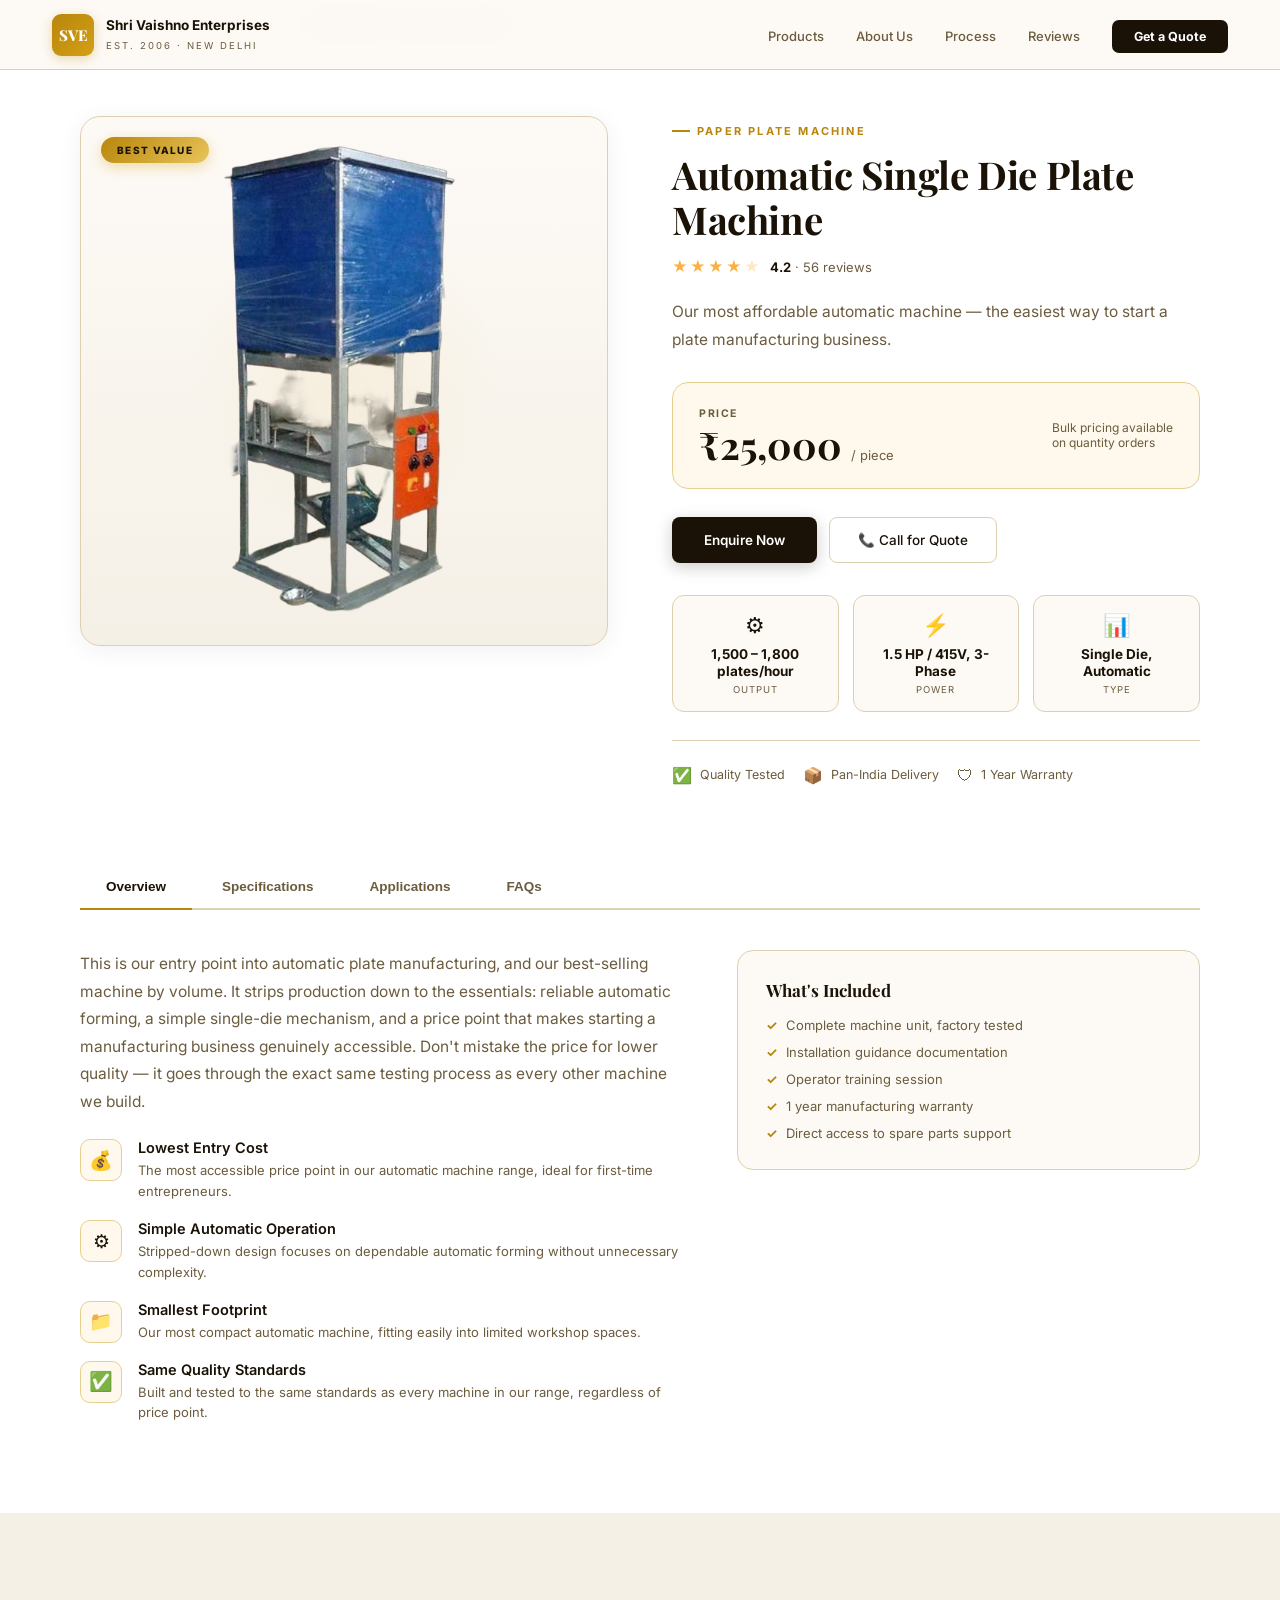
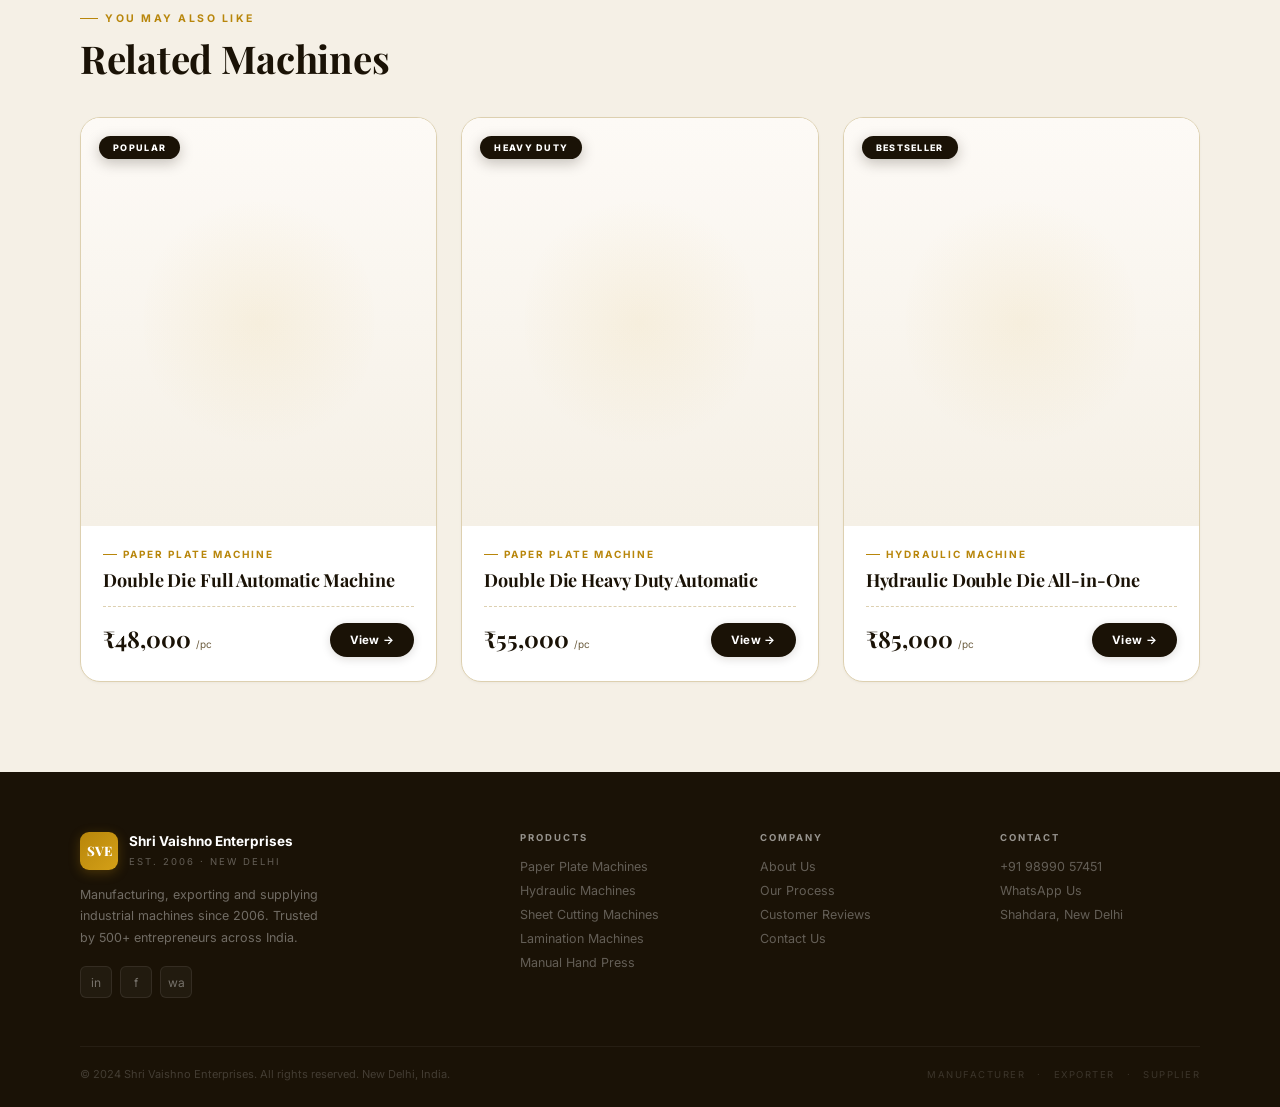
==== products/automatic-single-die-paper-plate-machine.html @ 13aafd24 "created new product pages" ====
<!DOCTYPE html>
<html lang='en'>
<head>
<meta charset='UTF-8'/>
<meta name='viewport' content='width=device-width,initial-scale=1.0'/>
<title>Automatic Single Die Plate Machine &ndash; &#8377;25,000 | Shri Vaishno Enterprises</title>
<meta name='description' content='Our most affordable automatic machine &mdash; the easiest way to start a plate manufacturing business.'/>
<link href='https://fonts.googleapis.com/css2?family=Playfair+Display:wght@600;700;800&family=Inter:wght@300;400;500;600;700&display=swap' rel='stylesheet'/>
<link rel='stylesheet' href='../css/style.css'/>
</head>
<body>

<nav id='topnav'>
  <a href='../index.html' class='nbrand'>
    <div class='nlogo'>SVE</div>
    <div class='nname'><strong>Shri Vaishno Enterprises</strong><span>Est. 2006 &middot; New Delhi</span></div>
  </a>
  <ul class='nlinks'>
    <li><a href='../index.html#categories'>Products</a></li>
    <li><a href='../index.html#about'>About Us</a></li>
    <li><a href='../index.html#process'>Process</a></li>
    <li><a href='../index.html#reviews'>Reviews</a></li>
    <li><a href='../index.html#contact' class='ncta'>Get a Quote</a></li>
  </ul>
</nav>

<div class='breadcrumb'>
  <a href='../index.html'>Home</a><span>/</span>
  <a href='../index.html#categories'>Paper Plate Machines</a><span>/</span>
  <span class='current'>Automatic Single Die Plate Machine</span>
</div>

<section class='pd-hero'>
  <div class='pd-grid'>
    <div class='pd-gallery'>
      <div class='pd-mainimg'>
        <div class='pd-mainimg-inner' style="background-image:url('../images/products/automatic-single-die-paper-plate-making-machine.png')"></div>
        <div class='pd-badge-row'><div class='pd-badge gold'>Best Value</div></div>
      </div>
    </div>
    <div class='pd-info'>
      <div class='pd-cat'>Paper Plate Machine</div>
      <h1 class='pd-title'>Automatic Single Die Plate Machine</h1>
      <div class='pd-rating-row'>
        <div class='pd-stars'><span>&#9733;</span><span>&#9733;</span><span>&#9733;</span><span>&#9733;</span><span style='opacity:0.3'>&#9733;</span></div>
        <div class='pd-rating-text'><strong>4.2</strong> &middot; 56 reviews</div>
      </div>
      <p class='pd-desc'>Our most affordable automatic machine &mdash; the easiest way to start a plate manufacturing business.</p>
      <div class='pd-price-box'>
  <div>
    <div class='pd-price-label'>Price</div>
    <div class='pd-price-amt'>&#8377;25,000 <span>/ piece</span></div>
  </div>
  <div class='pd-moq'>Bulk pricing available<br>on quantity orders</div>
</div>
      <div class='pd-cta-row'>
        <a href='../index.html#contact' class='btnink'>Enquire Now</a>
        <a href='tel:+919899057451' class='btnout'>&#128222; Call for Quote</a>
      </div>
      <div class='pd-quickspecs'><div class='pd-qs-item'><div class='pd-qs-ico'>&#9881;</div><div class='pd-qs-val'>1,500 &ndash; 1,800 plates/hour</div><div class='pd-qs-lbl'>Output</div></div><div class='pd-qs-item'><div class='pd-qs-ico'>&#9889;</div><div class='pd-qs-val'>1.5 HP / 415V, 3-Phase</div><div class='pd-qs-lbl'>Power</div></div><div class='pd-qs-item'><div class='pd-qs-ico'>&#128202;</div><div class='pd-qs-val'>Single Die, Automatic</div><div class='pd-qs-lbl'>Type</div></div></div>
      <div class='pd-trustrow'>
        <div class='pd-trust-item'><span>&#9989;</span> Quality Tested</div>
        <div class='pd-trust-item'><span>&#128230;</span> Pan-India Delivery</div>
        <div class='pd-trust-item'><span>&#128737;</span> 1 Year Warranty</div>
      </div>
    </div>
  </div>
</section>

<section class='pd-tabsec'>
  <div class='pd-tabnav'>
    <button class='pd-tabbtn on' data-tab='tab-overview'>Overview</button>
    <button class='pd-tabbtn' data-tab='tab-specs'>Specifications</button>
    <button class='pd-tabbtn' data-tab='tab-apps'>Applications</button>
    <button class='pd-tabbtn' data-tab='tab-faq'>FAQs</button>
  </div>

  <div id='tab-overview' class='pd-tabpanel on'>
    <div class='pd-overview'>
      <div>
        <p class='secp' style='max-width:100%;margin-bottom:8px'>This is our entry point into automatic plate manufacturing, and our best-selling machine by volume. It strips production down to the essentials: reliable automatic forming, a simple single-die mechanism, and a price point that makes starting a manufacturing business genuinely accessible. Don't mistake the price for lower quality &mdash; it goes through the exact same testing process as every other machine we build.</p>
        <div class='pd-feat-list'><div class='pd-feat-row'><div class='pd-feat-ico'>&#128176;</div><div><h4>Lowest Entry Cost</h4><p>The most accessible price point in our automatic machine range, ideal for first-time entrepreneurs.</p></div></div><div class='pd-feat-row'><div class='pd-feat-ico'>&#9881;</div><div><h4>Simple Automatic Operation</h4><p>Stripped-down design focuses on dependable automatic forming without unnecessary complexity.</p></div></div><div class='pd-feat-row'><div class='pd-feat-ico'>&#128193;</div><div><h4>Smallest Footprint</h4><p>Our most compact automatic machine, fitting easily into limited workshop spaces.</p></div></div><div class='pd-feat-row'><div class='pd-feat-ico'>&#9989;</div><div><h4>Same Quality Standards</h4><p>Built and tested to the same standards as every machine in our range, regardless of price point.</p></div></div></div>
      </div>
      <div class='pd-sidebox'>
        <h4>What's Included</h4>
        <ul>
          <li>Complete machine unit, factory tested</li>
          <li>Installation guidance documentation</li>
          <li>Operator training session</li>
          <li>1 year manufacturing warranty</li>
          <li>Direct access to spare parts support</li>
        </ul>
      </div>
    </div>
  </div>

  <div id='tab-specs' class='pd-tabpanel'>
    <div class='pd-spectable-wrap'><table class='pd-spectable'><tr><td>Machine Type</td><td>Single Die, Automatic</td></tr><tr><td>Drive Mechanism</td><td>Belt Drive</td></tr><tr><td>Power Required</td><td>1.5 HP / 415V, 3-Phase</td></tr><tr><td>Production Capacity</td><td>1,500 &ndash; 1,800 plates/hour</td></tr><tr><td>Plate Size Range</td><td>6 inch to 9 inch (die dependent)</td></tr><tr><td>Frame Material</td><td>Mild Steel</td></tr><tr><td>Machine Weight</td><td>Approx. 220 kg</td></tr><tr><td>Dimensions (L&times;W&times;H)</td><td>3.5 ft &times; 3 ft &times; 5 ft</td></tr><tr><td>Warranty</td><td>1 Year on Manufacturing Defects</td></tr></table></div>
  </div>

  <div id='tab-apps' class='pd-tabpanel'>
    <div class='pd-apps-grid'><div class='pd-app-card'><div class='pd-app-ico'>&#127869;</div><h4>Startup Manufacturing</h4><p>The natural starting point for entrepreneurs entering paper plate manufacturing for the first time.</p></div><div class='pd-app-card'><div class='pd-app-ico'>&#127968;</div><h4>Small-Scale & Home Units</h4><p>Compact enough for home-based or very small workshop production.</p></div><div class='pd-app-card'><div class='pd-app-ico'>&#128176;</div><h4>Low-Investment Entry</h4><p>Designed for those testing the market before committing to larger capacity investment.</p></div></div>
  </div>

  <div id='tab-faq' class='pd-tabpanel'>
    <div style='max-width:760px'><div class='pd-faq-item open'>
  <div class='pd-faq-q'><span>Is this a good machine to start a business with no prior experience?</span><span class='pd-faq-q-arrow'>+</span></div>
  <div class='pd-faq-a'><div class='pd-faq-a-inner'>Yes, it's specifically designed as an accessible entry point, and we provide operator training to get you started.</div></div>
</div><div class='pd-faq-item'>
  <div class='pd-faq-q'><span>What's the realistic monthly output?</span><span class='pd-faq-q-arrow'>+</span></div>
  <div class='pd-faq-a'><div class='pd-faq-a-inner'>Running standard single-shift hours, most operators produce enough to fulfil steady small-to-mid scale local orders.</div></div>
</div><div class='pd-faq-item'>
  <div class='pd-faq-q'><span>Can I upgrade to a bigger machine later and reuse this one?</span><span class='pd-faq-q-arrow'>+</span></div>
  <div class='pd-faq-a'><div class='pd-faq-a-inner'>Yes, many of our customers keep this as a secondary machine after upgrading to higher-capacity models.</div></div>
</div><div class='pd-faq-item'>
  <div class='pd-faq-q'><span>What is the minimum order quantity for raw material?</span><span class='pd-faq-q-arrow'>+</span></div>
  <div class='pd-faq-a'><div class='pd-faq-a-inner'>Raw paper reels are sourced separately; we can recommend trusted local suppliers based on your location.</div></div>
</div></div>
  </div>
</section>

<section class='pd-related'>
  <div class='eyebrow'>You May Also Like</div>
  <h2 class='sech' style='margin-bottom:36px'>Related Machines</h2>
  <div class='pgrid' style='grid-template-columns:repeat(3,1fr)'>
    <a href='double-die-full-automatic-machine.html' style='text-decoration:none;color:inherit'>
<div class="pcard"><div class="pimgbox"><div class="pframe"><div class="pimg" style="background-image:url('../images/products/p07_double_die.jpg')"></div></div><div class='pbadge'>Popular</div></div><div class="pbody"><div class="pcat">Paper Plate Machine</div><div class="pname">Double Die Full Automatic Machine</div><div class="pfoot"><div><span class='pprice'>&#8377;48,000</span><span class='punit'> /pc</span></div><span class="pbtn">View &rarr;</span></div></div></div>
</a><a href='double-die-heavy-duty-automatic-machine.html' style='text-decoration:none;color:inherit'>
<div class="pcard"><div class="pimgbox"><div class="pframe"><div class="pimg" style="background-image:url('../images/products/p06_double_die_heavy.jpg')"></div></div><div class='pbadge'>Heavy Duty</div></div><div class="pbody"><div class="pcat">Paper Plate Machine</div><div class="pname">Double Die Heavy Duty Automatic</div><div class="pfoot"><div><span class='pprice'>&#8377;55,000</span><span class='punit'> /pc</span></div><span class="pbtn">View &rarr;</span></div></div></div>
</a><a href='hydraulic-double-die-all-in-one-machine.html' style='text-decoration:none;color:inherit'>
<div class="pcard"><div class="pimgbox"><div class="pframe"><div class="pimg" style="background-image:url('../images/products/p04_hydraulic_double_die.jpg')"></div></div><div class='pbadge'>Bestseller</div></div><div class="pbody"><div class="pcat">Hydraulic Machine</div><div class="pname">Hydraulic Double Die All-in-One</div><div class="pfoot"><div><span class='pprice'>&#8377;85,000</span><span class='punit'> /pc</span></div><span class="pbtn">View &rarr;</span></div></div></div>
</a>
  </div>
</section>

<footer>
  <div class='ftgrid'>
    <div class='ftbrand'><div style='display:flex;align-items:center;gap:11px'><div class='nlogo' style='width:38px;height:38px;font-size:13px'>SVE</div><div class='nname'><strong style='color:#fff'>Shri Vaishno Enterprises</strong><span style='color:rgba(255,255,255,0.32)'>Est. 2006 &middot; New Delhi</span></div></div><p>Manufacturing, exporting and supplying industrial machines since 2006. Trusted by 500+ entrepreneurs across India.</p><div class='ftsoc'><a href='#' class='fts'>in</a><a href='#' class='fts'>f</a><a href='#' class='fts'>wa</a></div></div>
    <div class='ftcol'><h5>Products</h5><ul><li><a href='../index.html#categories'>Paper Plate Machines</a></li><li><a href='../index.html#categories'>Hydraulic Machines</a></li><li><a href='../index.html#categories'>Sheet Cutting Machines</a></li><li><a href='../index.html#categories'>Lamination Machines</a></li><li><a href='../index.html#categories'>Manual Hand Press</a></li></ul></div>
    <div class='ftcol'><h5>Company</h5><ul><li><a href='../index.html#about'>About Us</a></li><li><a href='../index.html#process'>Our Process</a></li><li><a href='../index.html#reviews'>Customer Reviews</a></li><li><a href='../index.html#contact'>Contact Us</a></li></ul></div>
    <div class='ftcol'><h5>Contact</h5><ul><li><a href='tel:+919899057451'>+91 98990 57451</a></li><li><a href='#'>WhatsApp Us</a></li><li><a href='#'>Shahdara, New Delhi</a></li></ul></div>
  </div>
  <div class='ftdiv'></div>
  <div class='ftbot'><p class='ftcopy'>&copy; 2024 Shri Vaishno Enterprises. All rights reserved. New Delhi, India.</p><div class='ftbs'><span class='ftb'>Manufacturer</span><span class='ftb'>&middot;</span><span class='ftb'>Exporter</span><span class='ftb'>&middot;</span><span class='ftb'>Supplier</span></div></div>
</footer>

<script>
window.addEventListener('scroll',function(){document.getElementById('topnav').classList.toggle('scrolled',scrollY>60);});
document.querySelectorAll('.pd-tabbtn').forEach(function(b){
  b.addEventListener('click',function(){
    document.querySelectorAll('.pd-tabbtn').forEach(function(x){x.classList.remove('on');});
    document.querySelectorAll('.pd-tabpanel').forEach(function(x){x.classList.remove('on');});
    b.classList.add('on');
    document.getElementById(b.dataset.tab).classList.add('on');
  });
});
document.querySelectorAll('.pd-faq-q').forEach(function(q){
  q.addEventListener('click',function(){
    var item=q.parentElement;
    var wasOpen=item.classList.contains('open');
    document.querySelectorAll('.pd-faq-item').forEach(function(i){i.classList.remove('open');});
    if(!wasOpen)item.classList.add('open');
  });
});
document.querySelectorAll('a[href^="#"]').forEach(function(a){
  a.addEventListener('click',function(e){
    var t=document.querySelector(a.getAttribute('href'));
    if(t){e.preventDefault();t.scrollIntoView({behavior:'smooth',block:'start'});}
  });
});
</script>
</body>
</html>
---- css/style.css ----
*,*::before,*::after{box-sizing:border-box;margin:0;padding:0}
:root{
  --cream:#FDFAF6;--cream2:#F5F0E6;--cream3:#EDE4D0;
  --gold:#B8860B;--gold2:#D4A017;--gold3:#E8C45A;
  --gold-bg:#FEF9EC;--gold-bd:#E6D090;
  --ink:#1A1206;--ink2:#362A16;--ink3:#6B5C3E;
  --border:#DDD0B0;--white:#FFFFFF;
  --sh:0 2px 16px rgba(26,18,6,0.07);
  --sh2:0 8px 40px rgba(26,18,6,0.12);
}
html{scroll-behavior:smooth}
body{font-family:'Inter',sans-serif;color:var(--ink);background:var(--cream);overflow-x:hidden}
::-webkit-scrollbar{width:5px}
::-webkit-scrollbar-track{background:var(--cream2)}
::-webkit-scrollbar-thumb{background:var(--gold2);border-radius:3px}

/* NAV */
nav{position:fixed;top:0;left:0;right:0;z-index:9999;height:70px;display:flex;align-items:center;justify-content:space-between;padding:0 52px;background:rgba(253,250,246,0.95);backdrop-filter:blur(18px);border-bottom:1px solid var(--border);transition:box-shadow 0.3s}
nav.scrolled{box-shadow:0 4px 28px rgba(26,18,6,0.1)}
.nbrand{display:flex;align-items:center;gap:12px;text-decoration:none}
.nlogo{width:42px;height:42px;border-radius:9px;background:linear-gradient(135deg,var(--gold),var(--gold2));display:flex;align-items:center;justify-content:center;font-family:'Playfair Display',serif;font-weight:800;font-size:15px;color:#fff;box-shadow:0 3px 12px rgba(184,134,11,0.3)}
.nname strong{display:block;font-size:13.5px;font-weight:700;color:var(--ink)}
.nname span{font-size:9.5px;color:var(--ink3);letter-spacing:2px;text-transform:uppercase}
.nlinks{display:flex;align-items:center;gap:32px;list-style:none}
.nlinks a{font-size:13px;font-weight:500;color:var(--ink3);text-decoration:none;transition:color 0.2s}
.nlinks a:hover{color:var(--gold)}
.ncta{background:var(--ink)!important;color:#fff!important;padding:9px 22px;border-radius:7px;font-weight:700!important;font-size:12.5px!important;transition:all 0.2s!important}
.ncta:hover{background:var(--gold)!important}

/* HERO */
.hero{margin-top:70px;height:calc(100vh - 70px);min-height:560px;max-height:800px;position:relative;overflow:hidden}
.cwrap{display:flex;height:100%;transition:transform 0.85s cubic-bezier(0.77,0,0.175,1);will-change:transform}
.slide{min-width:100%;height:100%;position:relative;display:flex;align-items:center}
.sbg{position:absolute;inset:0;background-size:cover;background-position:center;transition:transform 8s ease}
.slide.on .sbg{transform:scale(1.05)}
.sov{position:absolute;inset:0;background:linear-gradient(110deg,rgba(253,250,246,0.97) 28%,rgba(253,250,246,0.78) 58%,rgba(253,250,246,0.15) 100%)}
.sct{position:relative;z-index:2;padding:0 96px;max-width:660px;opacity:0;transform:translateY(20px);transition:opacity 0.65s 0.25s,transform 0.65s 0.25s}
.slide.on .sct{opacity:1;transform:translateY(0)}
.stag{display:inline-flex;align-items:center;gap:7px;background:var(--gold-bg);border:1px solid var(--gold-bd);border-radius:100px;padding:5px 14px 5px 9px;margin-bottom:18px}
.stagdot{width:6px;height:6px;border-radius:50%;background:var(--gold2);animation:blink 2s infinite}
@keyframes blink{0%,100%{opacity:1}50%{opacity:0.35}}
.staglbl{font-size:10.5px;font-weight:700;letter-spacing:1.8px;text-transform:uppercase;color:var(--gold)}
.sh1{font-family:'Playfair Display',serif;font-size:clamp(36px,4.8vw,62px);font-weight:700;color:var(--ink);line-height:1.08;margin-bottom:16px;letter-spacing:-0.5px}
.sh1 em{color:var(--gold);font-style:normal}
.sdesc{font-size:15.5px;color:var(--ink3);line-height:1.75;margin-bottom:24px;max-width:460px;font-weight:300}
.spr{display:flex;align-items:baseline;gap:7px;margin-bottom:28px}
.sfrom{font-size:10px;color:var(--ink3);letter-spacing:1.2px;text-transform:uppercase}
.samt{font-family:'Playfair Display',serif;font-size:36px;font-weight:700;color:var(--ink);line-height:1}
.sunit{font-size:11px;color:var(--ink3)}
.sbtns{display:flex;gap:11px;flex-wrap:wrap}
.btnink{background:var(--ink);color:#fff;padding:13px 28px;border-radius:8px;font-size:13.5px;font-weight:600;border:none;cursor:pointer;text-decoration:none;display:inline-block;box-shadow:0 4px 16px rgba(26,18,6,0.22);transition:all 0.25s}
.btnink:hover{background:var(--gold);transform:translateY(-2px);box-shadow:0 8px 26px rgba(184,134,11,0.35)}
.btnout{background:transparent;color:var(--ink);border:1.5px solid var(--border);padding:12px 24px;border-radius:8px;font-size:13.5px;font-weight:500;text-decoration:none;display:inline-block;transition:all 0.25s;cursor:pointer}
.btnout:hover{border-color:var(--gold);color:var(--gold)}
.carr{position:absolute;top:50%;transform:translateY(-50%);z-index:10;width:46px;height:46px;border-radius:50%;background:var(--white);border:1px solid var(--border);color:var(--ink);font-size:17px;cursor:pointer;display:flex;align-items:center;justify-content:center;box-shadow:var(--sh);transition:all 0.2s}
.carr:hover{background:var(--gold);border-color:var(--gold);color:#fff}
.carr.prev{left:22px}.carr.nxt{right:22px}
.cdots{position:absolute;bottom:26px;left:96px;display:flex;gap:7px;z-index:10;align-items:center}
.cdot{width:6px;height:6px;border-radius:50%;background:var(--ink3);opacity:0.25;cursor:pointer;transition:all 0.35s}
.cdot.on{background:var(--gold);opacity:1;width:22px;border-radius:3px}
.hprog{position:absolute;bottom:0;left:0;right:0;height:2px;background:var(--cream3)}
.hpbar{height:100%;background:var(--gold2);width:0;transition:width 5s linear}
.hstrip{position:absolute;right:52px;top:50%;transform:translateY(-50%);z-index:10;display:flex;flex-direction:column;gap:8px}
.hth{width:66px;height:50px;border-radius:7px;background-size:cover;background-position:center;cursor:pointer;border:2px solid transparent;opacity:0.38;transition:all 0.3s}
.hth.on{border-color:var(--gold);opacity:1;box-shadow:0 3px 14px rgba(184,134,11,0.3)}

/* TICKER */
.ticker{background:var(--ink);padding:10px 0;overflow:hidden}
.tinner{display:flex;white-space:nowrap;animation:tick 30s linear infinite}
@keyframes tick{from{transform:translateX(0)}to{transform:translateX(-50%)}}
.titem{display:inline-flex;align-items:center;gap:9px;padding:0 34px;font-size:11px;font-weight:600;letter-spacing:1.5px;text-transform:uppercase;color:var(--gold3)}
.tdot{width:3px;height:3px;border-radius:50%;background:var(--gold3);opacity:0.4}

/* STATS */
.stats{background:var(--gold-bg);border-top:1px solid var(--gold-bd);border-bottom:1px solid var(--gold-bd);display:grid;grid-template-columns:repeat(4,1fr)}
.scell{padding:44px 20px;text-align:center;border-right:1px solid var(--gold-bd);transition:background 0.25s}
.scell:last-child{border-right:none}
.scell:hover{background:rgba(212,160,23,0.06)}
.snum{font-family:'Playfair Display',serif;font-size:50px;font-weight:700;color:var(--gold);line-height:1}
.splus{font-size:26px;vertical-align:super}
.slbl{font-size:10.5px;color:var(--ink3);letter-spacing:2px;text-transform:uppercase;margin-top:7px;font-weight:600}

/* SHARED */
.sec{padding:88px 80px}
.eyebrow{display:inline-flex;align-items:center;gap:7px;font-size:10.5px;font-weight:700;letter-spacing:2.5px;text-transform:uppercase;color:var(--gold);margin-bottom:12px}
.eyebrow::before{content:'';width:18px;height:1.5px;background:var(--gold)}
.sech{font-family:'Playfair Display',serif;font-size:clamp(26px,3vw,44px);font-weight:700;color:var(--ink);line-height:1.14;margin-bottom:12px;letter-spacing:-0.3px}
.secp{font-size:15.5px;color:var(--ink3);line-height:1.78;max-width:540px}

/* RANGE */
.rangesec{padding:88px 80px;background:var(--white)}
.rangehd{display:flex;align-items:flex-end;justify-content:space-between;margin-bottom:44px;gap:36px;flex-wrap:wrap}
.rangelnk{font-size:13px;font-weight:600;color:var(--gold);text-decoration:none;border-bottom:1px solid var(--gold-bd);padding-bottom:2px;transition:all 0.2s;flex-shrink:0}
.rangelnk:hover{color:var(--ink);border-color:var(--ink)}
.rg{display:grid;grid-template-columns:repeat(12,1fr);grid-template-rows:300px 250px;gap:11px}
.rt{position:relative;overflow:hidden;border-radius:13px;cursor:pointer}
.rt:nth-child(1){grid-column:1/6;grid-row:1}
.rt:nth-child(2){grid-column:6/9;grid-row:1}
.rt:nth-child(3){grid-column:9/13;grid-row:1}
.rt:nth-child(4){grid-column:1/5;grid-row:2}
.rt:nth-child(5){grid-column:5/9;grid-row:2}
.rt:nth-child(6){grid-column:9/13;grid-row:2}
.rtimg{position:absolute;inset:0;background-size:cover;background-position:center;transition:transform 0.7s ease}
.rt:hover .rtimg{transform:scale(1.07)}
.rtvl{position:absolute;inset:0;background:linear-gradient(0deg,rgba(26,18,6,0.9) 0%,rgba(26,18,6,0.2) 55%,rgba(26,18,6,0.04) 100%);transition:background 0.35s}
.rt:hover .rtvl{background:linear-gradient(0deg,rgba(26,18,6,0.94) 0%,rgba(26,18,6,0.42) 55%,rgba(26,18,6,0.08) 100%)}
.rt::after{content:'';position:absolute;bottom:0;left:0;right:0;height:2px;background:linear-gradient(90deg,transparent,var(--gold2),transparent);transform:scaleX(0);transition:transform 0.4s;transform-origin:center;z-index:5}
.rt:hover::after{transform:scaleX(1)}
.rtbody{position:absolute;bottom:0;left:0;right:0;padding:18px 20px 22px;z-index:3}
.rtcat{font-size:9px;font-weight:700;letter-spacing:1.8px;text-transform:uppercase;color:var(--gold3);margin-bottom:5px;display:flex;align-items:center;gap:5px}
.rtcat::before{content:'';width:10px;height:1px;background:var(--gold3)}
.rtname{font-family:'Playfair Display',serif;font-size:16px;font-weight:700;color:#fff;line-height:1.2;margin-bottom:4px}
.rt:nth-child(1) .rtname{font-size:20px}
.rtmeta{font-size:10.5px;color:rgba(255,255,255,0.42);margin-bottom:10px}
.rtbtn{display:inline-flex;align-items:center;gap:4px;background:var(--gold2);color:var(--ink);font-size:9.5px;font-weight:800;letter-spacing:1px;text-transform:uppercase;padding:5px 13px;border-radius:5px;opacity:0;transform:translateY(7px);transition:all 0.3s}
.rt:hover .rtbtn{opacity:1;transform:translateY(0)}
.rtfeat{position:absolute;top:13px;left:13px;z-index:4;background:var(--gold2);color:var(--ink);font-size:9px;font-weight:800;letter-spacing:1px;text-transform:uppercase;padding:4px 10px;border-radius:5px}

/* PRODUCTS — PREMIUM REDESIGN */
.prodsec{padding:100px 80px;background:var(--cream2);position:relative;overflow:hidden}
.prodsec::before{content:'';position:absolute;width:600px;height:600px;border-radius:50%;background:radial-gradient(circle,rgba(212,160,23,0.06) 0%,transparent 70%);top:-200px;right:-150px;pointer-events:none}
.prodhd{display:flex;align-items:flex-end;justify-content:space-between;margin-bottom:48px;gap:28px;flex-wrap:wrap;position:relative;z-index:1}
.tabs{display:flex;gap:8px;flex-wrap:wrap}
.tab{padding:10px 22px;border-radius:100px;font-size:12px;font-weight:700;letter-spacing:0.6px;border:1.5px solid var(--border);background:var(--white);color:var(--ink3);cursor:pointer;transition:all 0.25s}
.tab:hover{border-color:var(--gold);color:var(--gold);transform:translateY(-1px)}
.tab.on{background:linear-gradient(135deg,var(--ink),#3A2E1C);color:var(--gold3);border-color:var(--ink);box-shadow:0 4px 16px rgba(26,18,6,0.25)}
.pcard.hidden{display:none}
.pgrid{display:grid;grid-template-columns:repeat(4,1fr);gap:24px;position:relative;z-index:1}

/* PRODUCT CARD — premium */
.pcard{
  background:var(--white);
  border-radius:20px;
  border:1px solid var(--border);
  overflow:hidden;
  display:flex;flex-direction:column;
  transition:all 0.4s cubic-bezier(0.25,0.46,0.45,0.94);
  position:relative;
  box-shadow:0 1px 3px rgba(26,18,6,0.04);
}
.pcard:hover{
  transform:translateY(-8px);
  box-shadow:0 28px 60px rgba(26,18,6,0.14),0 4px 16px rgba(212,160,23,0.1);
  border-color:var(--gold-bd);
}
/* gold top accent line revealed on hover */
.pcard::before{
  content:'';position:absolute;top:0;left:0;right:0;height:3px;
  background:linear-gradient(90deg,var(--gold),var(--gold3));
  transform:scaleX(0);transition:transform 0.4s ease;transform-origin:left;z-index:5;
}
.pcard:hover::before{transform:scaleX(1)}

/* Image stage — generous, square-ish, gallery feel */
.pimgbox{
  position:relative;
  background:linear-gradient(180deg,var(--cream) 0%,var(--cream2) 100%);
  padding:0;
  overflow:hidden;
}
.pframe{
  position:relative;
  padding-bottom:115%; /* matches portrait machine images for tighter framing */
  background:transparent;
}
.pimg{
  position:absolute;inset:0;
  background-size:contain;
  background-repeat:no-repeat;
  background-position:center center;
  transition:transform 0.6s cubic-bezier(0.25,0.46,0.45,0.94);
}
.pcard:hover .pimg{transform:scale(1.06)}

/* subtle radial glow behind machine */
.pimgbox::after{
  content:'';position:absolute;
  width:65%;height:65%;border-radius:50%;
  background:radial-gradient(circle,rgba(212,160,23,0.08) 0%,transparent 70%);
  top:50%;left:50%;transform:translate(-50%,-50%);
  pointer-events:none;z-index:0;
}

/* Badge — top-left ribbon style */
.pbadge{
  position:absolute;top:18px;left:18px;z-index:4;
  background:var(--ink);color:#fff;
  font-size:9px;font-weight:800;letter-spacing:1.3px;text-transform:uppercase;
  padding:6px 14px;border-radius:100px;
  box-shadow:0 4px 14px rgba(26,18,6,0.25);
}
.pbadge.gold{background:linear-gradient(135deg,var(--gold),var(--gold3));color:var(--ink);box-shadow:0 4px 14px rgba(212,160,23,0.35)}

/* bottom fade divider between image and body */
.pimg-divider{
  position:absolute;bottom:0;left:0;right:0;height:1px;
  background:var(--border);z-index:2;
}

/* Body */
.pbody{padding:22px 22px 24px;display:flex;flex-direction:column;flex:1}
.pcat{
  font-size:10px;font-weight:700;letter-spacing:2px;text-transform:uppercase;
  color:var(--gold);margin-bottom:9px;display:flex;align-items:center;gap:6px;
}
.pcat::before{content:'';width:14px;height:1.5px;background:var(--gold)}
.pname{
  font-family:'Playfair Display',serif;font-size:18px;font-weight:700;
  color:var(--ink);line-height:1.3;margin-bottom:13px;flex:1;
  letter-spacing:-0.1px;
}
.pspecs{display:flex;flex-wrap:wrap;gap:6px;margin-bottom:16px}
.pspec{
  font-size:10.5px;font-weight:500;color:var(--ink3);
  background:var(--cream2);border:1px solid var(--border);
  padding:5px 11px;border-radius:100px;
}
.pfoot{
  display:flex;align-items:center;justify-content:space-between;
  padding-top:16px;border-top:1px dashed var(--border);gap:8px;
}
.pprice{font-family:'Playfair Display',serif;font-size:23px;font-weight:700;color:var(--ink);line-height:1}
.punit{font-size:10px;color:var(--ink3);font-family:'Inter',sans-serif;font-weight:400;margin-left:2px}
.preq{font-size:13px;font-weight:600;color:var(--gold)}
.pbtn{
  background:var(--ink);color:#fff;border:none;
  padding:10px 20px;border-radius:100px;
  font-size:11.5px;font-weight:700;letter-spacing:0.3px;
  cursor:pointer;transition:all 0.25s;white-space:nowrap;flex-shrink:0;
  box-shadow:0 2px 10px rgba(26,18,6,0.15);
}
.pbtn:hover{background:linear-gradient(135deg,var(--gold),var(--gold3));color:var(--ink);transform:translateY(-2px);box-shadow:0 6px 20px rgba(212,160,23,0.4)}

/* WHY US */
.whysec{padding:88px 80px;background:var(--white)}
.whygrid{display:grid;grid-template-columns:1fr 1fr;gap:68px;align-items:center}
.wmosaic{display:grid;grid-template-columns:1fr 1fr;grid-template-rows:270px 196px;gap:9px;position:relative}
.wph{border-radius:13px;overflow:hidden;position:relative}
.wph img{width:100%;height:100%;object-fit:cover;display:block;transition:transform 0.6s ease}
.wph:hover img{transform:scale(1.04)}
.wa{grid-column:1;grid-row:1}.wb{grid-column:2;grid-row:1/3}.wc{grid-column:1;grid-row:2}
.wfl{position:absolute;z-index:5;background:var(--white);border:1px solid var(--gold-bd);border-radius:11px;padding:13px 16px;display:flex;align-items:center;gap:10px;box-shadow:0 8px 28px rgba(26,18,6,0.1)}
.wfll{left:-18px;bottom:55px}.wflr{right:-14px;top:46px}
.wfnum{font-family:'Playfair Display',serif;font-size:30px;font-weight:700;color:var(--gold);line-height:1}
.wflbl{font-size:11px;color:var(--ink3);line-height:1.38;max-width:65px}
.feats{display:grid;grid-template-columns:1fr 1fr;gap:12px;margin-top:34px}
.feat{background:var(--cream);border:1.5px solid var(--border);border-radius:12px;padding:20px 18px;transition:all 0.28s;cursor:default}
.feat:hover{border-color:var(--gold-bd);background:var(--gold-bg);transform:translateY(-2px)}
.featic{font-size:24px;margin-bottom:10px}
.feat h4{font-size:13.5px;font-weight:600;color:var(--ink);margin-bottom:5px}
.feat p{font-size:12px;color:var(--ink3);line-height:1.6}
.featcta{grid-column:span 2;background:var(--ink);border-radius:12px;padding:20px 22px;display:flex;align-items:center;justify-content:space-between;gap:16px;cursor:pointer;border:1.5px solid var(--ink);transition:all 0.28s}
.featcta:hover{background:var(--gold);border-color:var(--gold)}
.featcta h4{font-size:15px;font-weight:700;color:#fff;margin-bottom:2px}
.featcta p{font-size:12.5px;color:rgba(255,255,255,0.55);line-height:1.38}
.featarrow{width:40px;height:40px;border-radius:50%;background:rgba(255,255,255,0.1);display:flex;align-items:center;justify-content:center;font-size:17px;color:#fff;flex-shrink:0;transition:transform 0.28s}
.featcta:hover .featarrow{transform:translateX(4px)}

/* PROCESS */
.procsec{padding:88px 80px;background:var(--cream)}
.procsteps{display:grid;grid-template-columns:repeat(4,1fr);gap:0;position:relative;margin-top:52px}
.procsteps::before{content:'';position:absolute;top:38px;left:calc(12.5% + 38px);right:calc(12.5% + 38px);height:1px;background:var(--gold-bd)}
.procstep{text-align:center;padding:0 18px;position:relative;z-index:1}
.procn{width:76px;height:76px;border-radius:50%;margin:0 auto 18px;background:var(--white);border:1.5px solid var(--border);display:flex;align-items:center;justify-content:center;font-family:'Playfair Display',serif;font-size:24px;font-weight:700;color:var(--gold);box-shadow:var(--sh);transition:all 0.28s}
.procstep:hover .procn{background:var(--ink);border-color:var(--ink);color:var(--gold3);box-shadow:0 8px 28px rgba(26,18,6,0.16)}
.procstep h4{font-size:13.5px;font-weight:600;color:var(--ink);margin-bottom:7px}
.procstep p{font-size:12.5px;color:var(--ink3);line-height:1.65}

/* REVIEWS */
.revsec{padding:88px 80px;background:var(--white)}
.revlayout{display:grid;grid-template-columns:320px 1fr;gap:52px;align-items:start}
.scorecard{background:var(--ink);border-radius:18px;padding:36px 30px;position:relative;overflow:hidden}
.scorecard::before{content:'';position:absolute;width:180px;height:180px;border-radius:50%;background:rgba(212,160,23,0.06);top:-50px;right:-50px}
.scnum{font-family:'Playfair Display',serif;font-size:64px;font-weight:700;color:var(--gold2);line-height:1;margin-bottom:3px}
.scstars{display:flex;gap:3px;margin-bottom:5px}
.scstars span{color:#FBB040;font-size:17px}
.scbased{font-size:11.5px;color:rgba(255,255,255,0.38);margin-bottom:22px}
.scbars{display:flex;flex-direction:column;gap:8px}
.scbar{display:flex;align-items:center;gap:9px}
.scbarlbl{font-size:10.5px;color:rgba(255,255,255,0.42);width:76px;flex-shrink:0}
.scbartr{flex:1;height:3.5px;background:rgba(255,255,255,0.08);border-radius:2px;overflow:hidden}
.scbarfl{height:100%;border-radius:2px;background:linear-gradient(90deg,var(--gold),var(--gold3))}
.scbarvl{font-size:10.5px;color:rgba(255,255,255,0.38);width:26px;text-align:right;flex-shrink:0}
.revcards{display:flex;flex-direction:column;gap:14px}
.rcard{background:var(--cream);border:1.5px solid var(--border);border-radius:13px;padding:24px 22px;transition:all 0.28s}
.rcard:hover{box-shadow:var(--sh);border-color:var(--gold-bd)}
.rcardhd{display:flex;align-items:center;justify-content:space-between;margin-bottom:11px}
.rauth{display:flex;align-items:center;gap:10px}
.rav{width:40px;height:40px;border-radius:50%;background:var(--ink);color:var(--gold3);display:flex;align-items:center;justify-content:center;font-family:'Playfair Display',serif;font-size:15px;font-weight:700;flex-shrink:0}
.rname{font-size:13.5px;font-weight:600;color:var(--ink)}
.rloc{font-size:10.5px;color:var(--ink3)}
.rstars{display:flex;gap:2px}
.rstars span{color:#FBB040;font-size:12px}
.rtext{font-size:13.5px;color:var(--ink3);line-height:1.7;font-style:italic}
.rprod{display:inline-block;margin-top:9px;font-size:9.5px;font-weight:700;letter-spacing:1.5px;text-transform:uppercase;color:var(--gold)}

/* CTA */
.cta{background:var(--ink);padding:80px;position:relative;overflow:hidden}
.cta::before{content:'';position:absolute;width:500px;height:500px;border-radius:50%;background:radial-gradient(circle,rgba(212,160,23,0.06) 0%,transparent 70%);top:-120px;right:-80px}
.ctain{position:relative;z-index:1;display:flex;align-items:center;justify-content:space-between;gap:52px}
.ctah{font-family:'Playfair Display',serif;font-size:clamp(26px,3vw,44px);font-weight:700;color:#fff;margin-bottom:10px;line-height:1.14}
.ctah em{color:var(--gold3);font-style:normal}
.ctap{font-size:14.5px;color:rgba(255,255,255,0.48);line-height:1.72;max-width:460px}
.ctar{display:flex;flex-direction:column;gap:11px;min-width:230px;flex-shrink:0}
.ctaph{display:flex;align-items:center;gap:11px;background:rgba(255,255,255,0.05);border:1px solid rgba(255,255,255,0.1);border-radius:10px;padding:13px 18px;text-decoration:none;transition:all 0.28s}
.ctaph:hover{background:rgba(255,255,255,0.09);border-color:rgba(212,160,23,0.38)}
.ctaphico{font-size:19px}
.ctaphlbl{font-size:9.5px;color:rgba(255,255,255,0.38);letter-spacing:1.5px;text-transform:uppercase}
.ctaphnum{font-size:16px;font-weight:600;color:#fff}

/* CONTACT */
.contactsec{padding:88px 80px;background:var(--cream2)}
.contactgrid{display:grid;grid-template-columns:1fr 1fr;gap:60px;align-items:start}
.cinfolist{display:flex;flex-direction:column;gap:12px;margin-top:32px}
.cinforow{display:flex;gap:13px;align-items:flex-start;padding:16px 18px;background:var(--white);border:1.5px solid var(--border);border-radius:11px;transition:all 0.25s}
.cinforow:hover{border-color:var(--gold-bd);background:var(--gold-bg)}
.cico{width:42px;height:42px;flex-shrink:0;border-radius:9px;background:var(--gold-bg);border:1px solid var(--gold-bd);display:flex;align-items:center;justify-content:center;font-size:17px}
.clbl{font-size:9.5px;font-weight:700;letter-spacing:1.5px;text-transform:uppercase;color:var(--gold);margin-bottom:3px}
.cval{font-size:13.5px;color:var(--ink);line-height:1.45}
.cform{background:var(--white);border:1.5px solid var(--border);border-radius:15px;padding:38px;box-shadow:var(--sh)}
.cformtitle{font-family:'Playfair Display',serif;font-size:23px;font-weight:700;color:var(--ink);margin-bottom:24px}
.frow{display:grid;grid-template-columns:1fr 1fr;gap:12px}
.fg{margin-bottom:12px}
.fg label{display:block;font-size:9.5px;font-weight:700;letter-spacing:1.5px;text-transform:uppercase;color:var(--ink3);margin-bottom:5px}
.fg input,.fg select,.fg textarea{width:100%;padding:11px 13px;background:var(--cream);border:1.5px solid var(--border);border-radius:7px;color:var(--ink);font-size:13.5px;font-family:'Inter',sans-serif;outline:none;transition:all 0.2s}
.fg input:focus,.fg select:focus,.fg textarea:focus{border-color:var(--gold);background:var(--white)}
.fg textarea{resize:vertical;min-height:80px}
.fsubmit{width:100%;padding:13px;background:var(--ink);color:#fff;border:none;border-radius:8px;font-size:13.5px;font-weight:700;cursor:pointer;transition:all 0.25s}
.fsubmit:hover{background:var(--gold);transform:translateY(-1px)}

/* FOOTER */
footer{background:var(--ink);padding:60px 80px 26px}
.ftgrid{display:grid;grid-template-columns:2fr 1fr 1fr 1fr;gap:40px;margin-bottom:48px}
.ftbrand p{font-size:12.5px;color:rgba(255,255,255,0.38);line-height:1.72;margin-top:14px;max-width:250px}
.ftsoc{display:flex;gap:8px;margin-top:18px}
.fts{width:32px;height:32px;border-radius:6px;background:rgba(255,255,255,0.04);border:1px solid rgba(255,255,255,0.08);display:flex;align-items:center;justify-content:center;font-size:12px;color:rgba(255,255,255,0.38);text-decoration:none;transition:all 0.2s}
.fts:hover{background:var(--gold2);border-color:var(--gold2);color:var(--ink)}
.ftcol h5{font-size:9.5px;font-weight:700;letter-spacing:2px;text-transform:uppercase;color:rgba(255,255,255,0.55);margin-bottom:16px}
.ftcol ul{list-style:none}
.ftcol li{margin-bottom:9px}
.ftcol a{font-size:12.5px;color:rgba(255,255,255,0.32);text-decoration:none;transition:color 0.2s;display:block}
.ftcol a:hover{color:var(--gold3)}
.ftdiv{height:1px;background:rgba(255,255,255,0.05);margin-bottom:20px}
.ftbot{display:flex;align-items:center;justify-content:space-between}
.ftcopy{font-size:11px;color:rgba(255,255,255,0.18)}
.ftbs{display:flex;gap:12px}
.ftb{font-size:9.5px;color:rgba(255,255,255,0.15);letter-spacing:1.5px;text-transform:uppercase}

/* RESPONSIVE */
@media(max-width:1200px){.pgrid{grid-template-columns:repeat(3,1fr)}}
@media(max-width:960px){
  nav{padding:0 18px}.nlinks{display:none}
  .sec,.rangesec,.prodsec,.whysec,.procsec,.revsec,.cta,.contactsec{padding:60px 22px}
  footer{padding:48px 22px 22px}
  .stats{grid-template-columns:repeat(2,1fr)}
  .scell{border-right:none!important;border-bottom:1px solid var(--gold-bd)}
  .rg{grid-template-columns:1fr 1fr;grid-template-rows:250px 210px 210px}
  .rt:nth-child(1){grid-column:1/3;grid-row:1}
  .rt:nth-child(2){grid-column:1/2;grid-row:2}
  .rt:nth-child(3){grid-column:2/3;grid-row:2}
  .rt:nth-child(4){grid-column:1/2;grid-row:3}
  .rt:nth-child(5){grid-column:2/3;grid-row:3}
  .rt:nth-child(6){display:none}
  .pgrid{grid-template-columns:repeat(2,1fr)}
  .whygrid{grid-template-columns:1fr;gap:44px}
  .wmosaic{grid-template-rows:210px 160px}
  .wfll{left:8px;bottom:36px}.wflr{right:8px;top:32px}
  .procsteps{grid-template-columns:1fr 1fr;gap:32px}
  .procsteps::before{display:none}
  .revlayout{grid-template-columns:1fr}
  .ctain{flex-direction:column;gap:32px;text-align:center}.ctap{margin:0 auto}
  .contactgrid{grid-template-columns:1fr}
  .ftgrid{grid-template-columns:1fr 1fr}
  .hstrip{display:none}
  .carr.nxt{right:70px}
  .sct{padding:0 22px}
  .cdots{left:22px}
}
@media(max-width:600px){
  .pgrid{grid-template-columns:1fr}
  .frow{grid-template-columns:1fr}
  .feats{grid-template-columns:1fr}
  .ftgrid{grid-template-columns:1fr}
}

/* ═══════════════════ PRODUCT DETAIL PAGE ═══════════════════ */
.breadcrumb{padding:18px 80px;background:var(--cream2);border-bottom:1px solid var(--border);font-size:12.5px;color:var(--ink3)}
.breadcrumb a{color:var(--ink3);text-decoration:none;transition:color 0.2s}
.breadcrumb a:hover{color:var(--gold)}
.breadcrumb span{margin:0 8px;color:var(--gold-bd)}
.breadcrumb .current{color:var(--ink);font-weight:600}

.pd-hero{padding:64px 80px 80px;background:var(--white)}
.pd-grid{display:grid;grid-template-columns:1fr 1fr;gap:64px;align-items:start}

/* gallery */
.pd-gallery{position:sticky;top:96px}
.pd-mainimg{
  background:linear-gradient(180deg,var(--cream) 0%,var(--cream2) 100%);
  border-radius:20px;border:1px solid var(--border);
  position:relative;overflow:hidden;
  padding-bottom:100%;
  box-shadow:0 4px 24px rgba(26,18,6,0.06);
}
.pd-mainimg-inner{
  position:absolute;inset:0;
  background-size:contain;background-repeat:no-repeat;background-position:center center;
  transition:transform 0.4s ease;
}
.pd-mainimg::after{
  content:'';position:absolute;width:60%;height:60%;border-radius:50%;
  background:radial-gradient(circle,rgba(212,160,23,0.08) 0%,transparent 70%);
  top:50%;left:50%;transform:translate(-50%,-50%);pointer-events:none;z-index:0;
}
.pd-badge-row{position:absolute;top:20px;left:20px;z-index:4;display:flex;gap:8px}
.pd-badge{background:var(--ink);color:#fff;font-size:10px;font-weight:800;letter-spacing:1.3px;text-transform:uppercase;padding:7px 16px;border-radius:100px;box-shadow:0 4px 14px rgba(26,18,6,0.25)}
.pd-badge.gold{background:linear-gradient(135deg,var(--gold),var(--gold3));color:var(--ink);box-shadow:0 4px 14px rgba(212,160,23,0.35)}

/* info column */
.pd-info{padding-top:8px}
.pd-cat{font-size:11px;font-weight:700;letter-spacing:2.2px;text-transform:uppercase;color:var(--gold);margin-bottom:14px;display:flex;align-items:center;gap:7px}
.pd-cat::before{content:'';width:18px;height:1.5px;background:var(--gold)}
.pd-title{font-family:'Playfair Display',serif;font-size:clamp(28px,3vw,42px);font-weight:700;color:var(--ink);line-height:1.16;margin-bottom:16px;letter-spacing:-0.4px}
.pd-rating-row{display:flex;align-items:center;gap:10px;margin-bottom:22px}
.pd-stars{display:flex;gap:2px}
.pd-stars span{color:#FBB040;font-size:15px}
.pd-rating-text{font-size:13px;color:var(--ink3)}
.pd-rating-text strong{color:var(--ink);font-weight:700}
.pd-desc{font-size:15.5px;color:var(--ink3);line-height:1.8;margin-bottom:28px}
.pd-price-box{
  background:var(--gold-bg);border:1px solid var(--gold-bd);border-radius:16px;
  padding:24px 26px;margin-bottom:28px;display:flex;align-items:center;justify-content:space-between;gap:20px;flex-wrap:wrap;
}
.pd-price-label{font-size:10.5px;font-weight:700;letter-spacing:1.5px;text-transform:uppercase;color:var(--ink3);margin-bottom:6px}
.pd-price-amt{font-family:'Playfair Display',serif;font-size:38px;font-weight:700;color:var(--ink);line-height:1}
.pd-price-amt span{font-size:13px;color:var(--ink3);font-family:'Inter',sans-serif;font-weight:400}
.pd-moq{font-size:12px;color:var(--ink3)}
.pd-cta-row{display:flex;gap:12px;flex-wrap:wrap;margin-bottom:32px}
.pd-cta-row .btnink{padding:15px 32px}
.pd-cta-row .btnout{padding:14px 28px}

/* quick specs strip */
.pd-quickspecs{display:grid;grid-template-columns:repeat(3,1fr);gap:14px;margin-bottom:8px}
.pd-qs-item{background:var(--cream);border:1px solid var(--border);border-radius:12px;padding:16px 14px;text-align:center}
.pd-qs-ico{font-size:22px;margin-bottom:8px}
.pd-qs-val{font-size:13.5px;font-weight:700;color:var(--ink);line-height:1.3}
.pd-qs-lbl{font-size:9.5px;color:var(--ink3);letter-spacing:1px;text-transform:uppercase;margin-top:3px}

.pd-trustrow{display:flex;align-items:center;gap:18px;flex-wrap:wrap;margin-top:28px;padding-top:24px;border-top:1px solid var(--border)}
.pd-trust-item{display:flex;align-items:center;gap:8px;font-size:12.5px;color:var(--ink3)}
.pd-trust-item span:first-child{font-size:16px}

/* TABS SECTION */
.pd-tabsec{padding:0 80px 90px;background:var(--white)}
.pd-tabnav{display:flex;gap:4px;border-bottom:2px solid var(--border);margin-bottom:40px;flex-wrap:wrap}
.pd-tabbtn{
  padding:14px 26px;font-size:13.5px;font-weight:600;color:var(--ink3);
  background:none;border:none;cursor:pointer;position:relative;transition:color 0.2s;
}
.pd-tabbtn::after{content:'';position:absolute;bottom:-2px;left:0;right:0;height:2px;background:var(--gold);transform:scaleX(0);transition:transform 0.3s}
.pd-tabbtn:hover{color:var(--ink)}
.pd-tabbtn.on{color:var(--ink)}
.pd-tabbtn.on::after{transform:scaleX(1)}
.pd-tabpanel{display:none}
.pd-tabpanel.on{display:block;animation:fadein 0.3s ease}
@keyframes fadein{from{opacity:0;transform:translateY(6px)}to{opacity:1;transform:translateY(0)}}

/* overview panel */
.pd-overview{display:grid;grid-template-columns:1.3fr 1fr;gap:56px;align-items:start}
.pd-feat-list{display:flex;flex-direction:column;gap:18px;margin-top:24px}
.pd-feat-row{display:flex;gap:16px;align-items:flex-start}
.pd-feat-ico{width:42px;height:42px;flex-shrink:0;border-radius:10px;background:var(--gold-bg);border:1px solid var(--gold-bd);display:flex;align-items:center;justify-content:center;font-size:19px}
.pd-feat-row h4{font-size:14.5px;font-weight:600;color:var(--ink);margin-bottom:4px}
.pd-feat-row p{font-size:13px;color:var(--ink3);line-height:1.6}
.pd-sidebox{background:var(--cream);border:1px solid var(--border);border-radius:16px;padding:28px}
.pd-sidebox h4{font-family:'Playfair Display',serif;font-size:17px;font-weight:700;color:var(--ink);margin-bottom:16px}
.pd-sidebox ul{list-style:none;display:flex;flex-direction:column;gap:11px}
.pd-sidebox li{font-size:13px;color:var(--ink3);display:flex;align-items:flex-start;gap:9px}
.pd-sidebox li::before{content:'✓';color:var(--gold);font-weight:700;flex-shrink:0}

/* specs table */
.pd-spectable{width:100%;border-collapse:collapse}
.pd-spectable tr{border-bottom:1px solid var(--border)}
.pd-spectable tr:last-child{border-bottom:none}
.pd-spectable td{padding:16px 18px;font-size:13.5px}
.pd-spectable td:first-child{color:var(--ink3);font-weight:600;width:38%;background:var(--cream)}
.pd-spectable td:last-child{color:var(--ink);font-weight:500}
.pd-spectable-wrap{border:1px solid var(--border);border-radius:14px;overflow:hidden}

/* applications */
.pd-apps-grid{display:grid;grid-template-columns:repeat(3,1fr);gap:18px}
.pd-app-card{background:var(--cream);border:1px solid var(--border);border-radius:14px;padding:24px 22px;transition:all 0.25s}
.pd-app-card:hover{border-color:var(--gold-bd);background:var(--gold-bg);transform:translateY(-3px)}
.pd-app-ico{font-size:26px;margin-bottom:12px}
.pd-app-card h4{font-size:14px;font-weight:600;color:var(--ink);margin-bottom:6px}
.pd-app-card p{font-size:12.5px;color:var(--ink3);line-height:1.6}

/* FAQ */
.pd-faq-item{border-bottom:1px solid var(--border)}
.pd-faq-item:last-child{border-bottom:none}
.pd-faq-q{
  padding:20px 4px;display:flex;align-items:center;justify-content:space-between;
  cursor:pointer;font-size:14.5px;font-weight:600;color:var(--ink);
}
.pd-faq-q-arrow{font-size:18px;color:var(--gold);transition:transform 0.3s;flex-shrink:0}
.pd-faq-item.open .pd-faq-q-arrow{transform:rotate(45deg)}
.pd-faq-a{max-height:0;overflow:hidden;transition:max-height 0.35s ease}
.pd-faq-item.open .pd-faq-a{max-height:260px}
.pd-faq-a-inner{padding:0 4px 20px;font-size:13.5px;color:var(--ink3);line-height:1.75}

/* RELATED PRODUCTS */
.pd-related{padding:90px 80px;background:var(--cream2)}

/* MOBILE for product page */
@media(max-width:960px){
  .breadcrumb{padding:14px 22px}
  .pd-hero{padding:40px 22px 50px}
  .pd-grid{grid-template-columns:1fr;gap:36px}
  .pd-gallery{position:static}
  .pd-quickspecs{grid-template-columns:1fr 1fr}
  .pd-tabsec{padding:0 22px 60px}
  .pd-overview{grid-template-columns:1fr;gap:32px}
  .pd-apps-grid{grid-template-columns:1fr}
  .pd-related{padding:60px 22px}
  .pd-tabnav{overflow-x:auto;flex-wrap:nowrap}
}
@media(max-width:600px){
  .pd-quickspecs{grid-template-columns:1fr}
  .pd-price-box{flex-direction:column;align-items:flex-start}
}
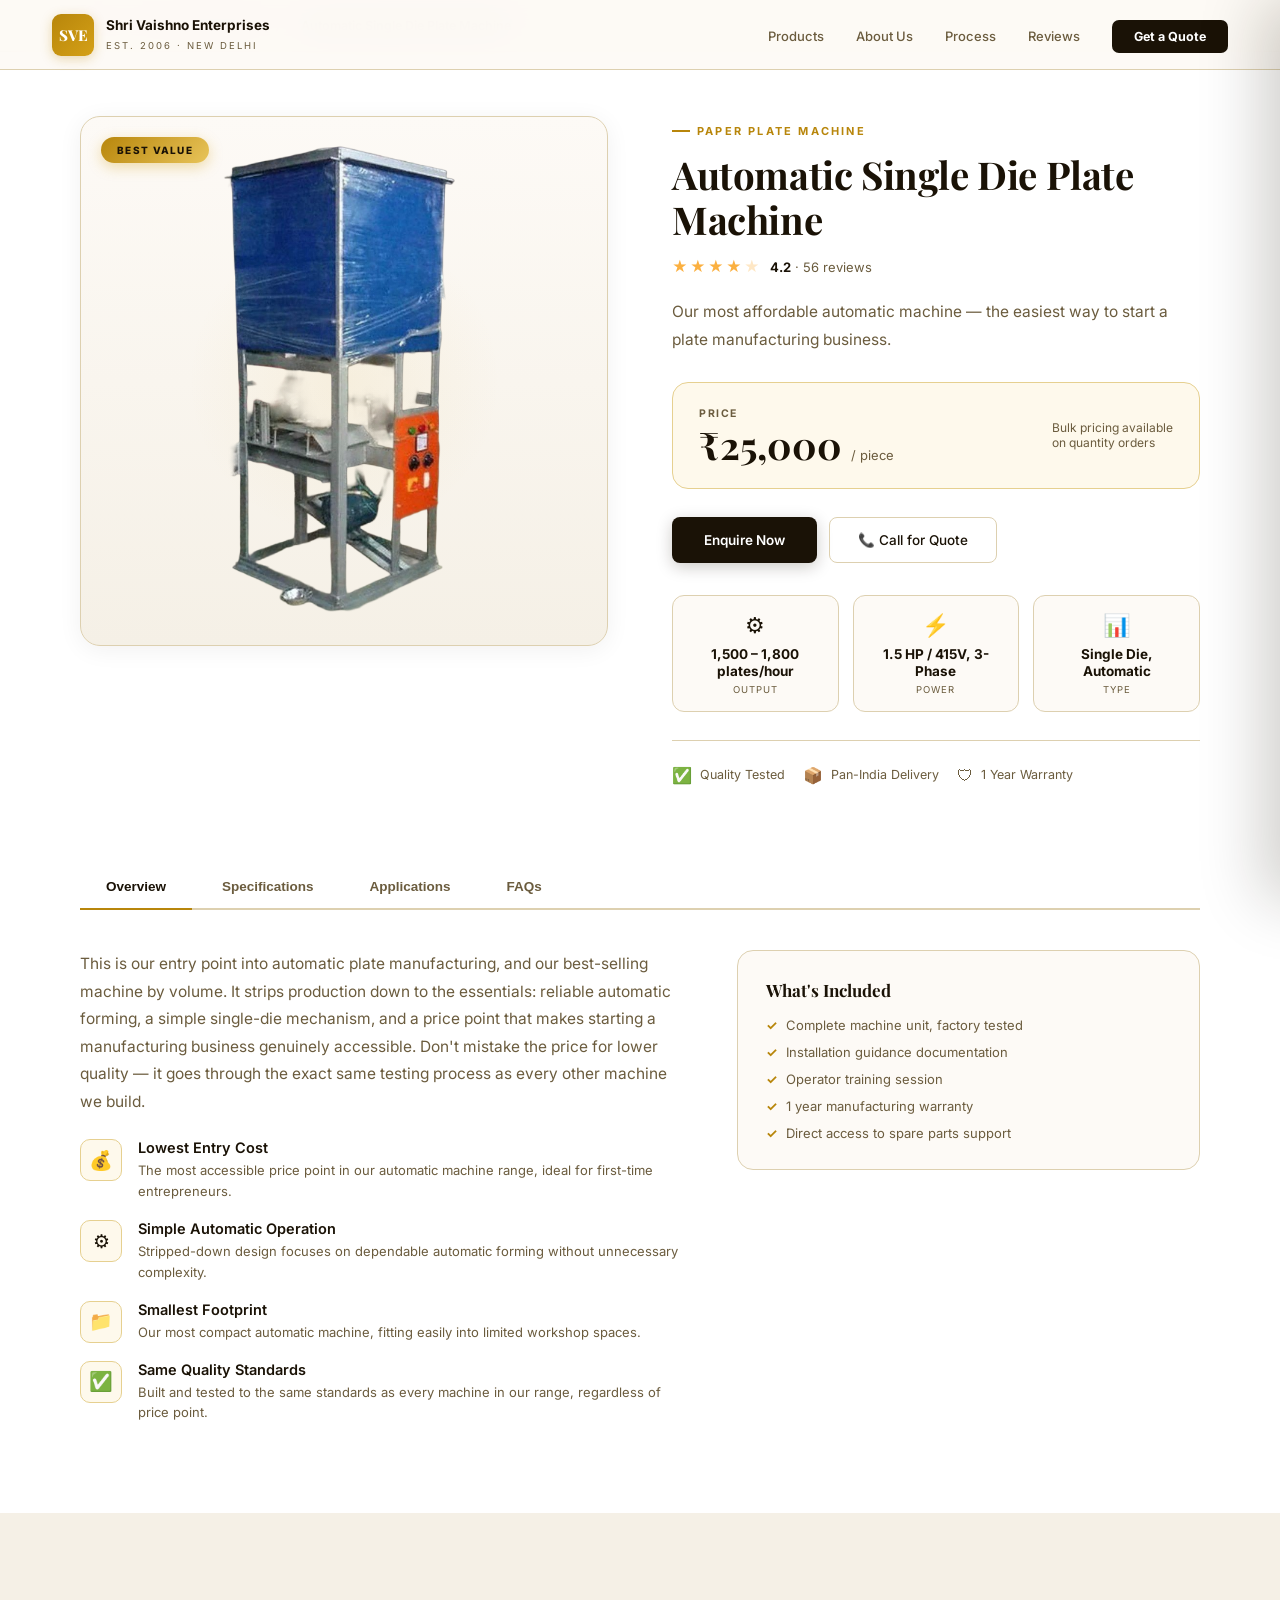
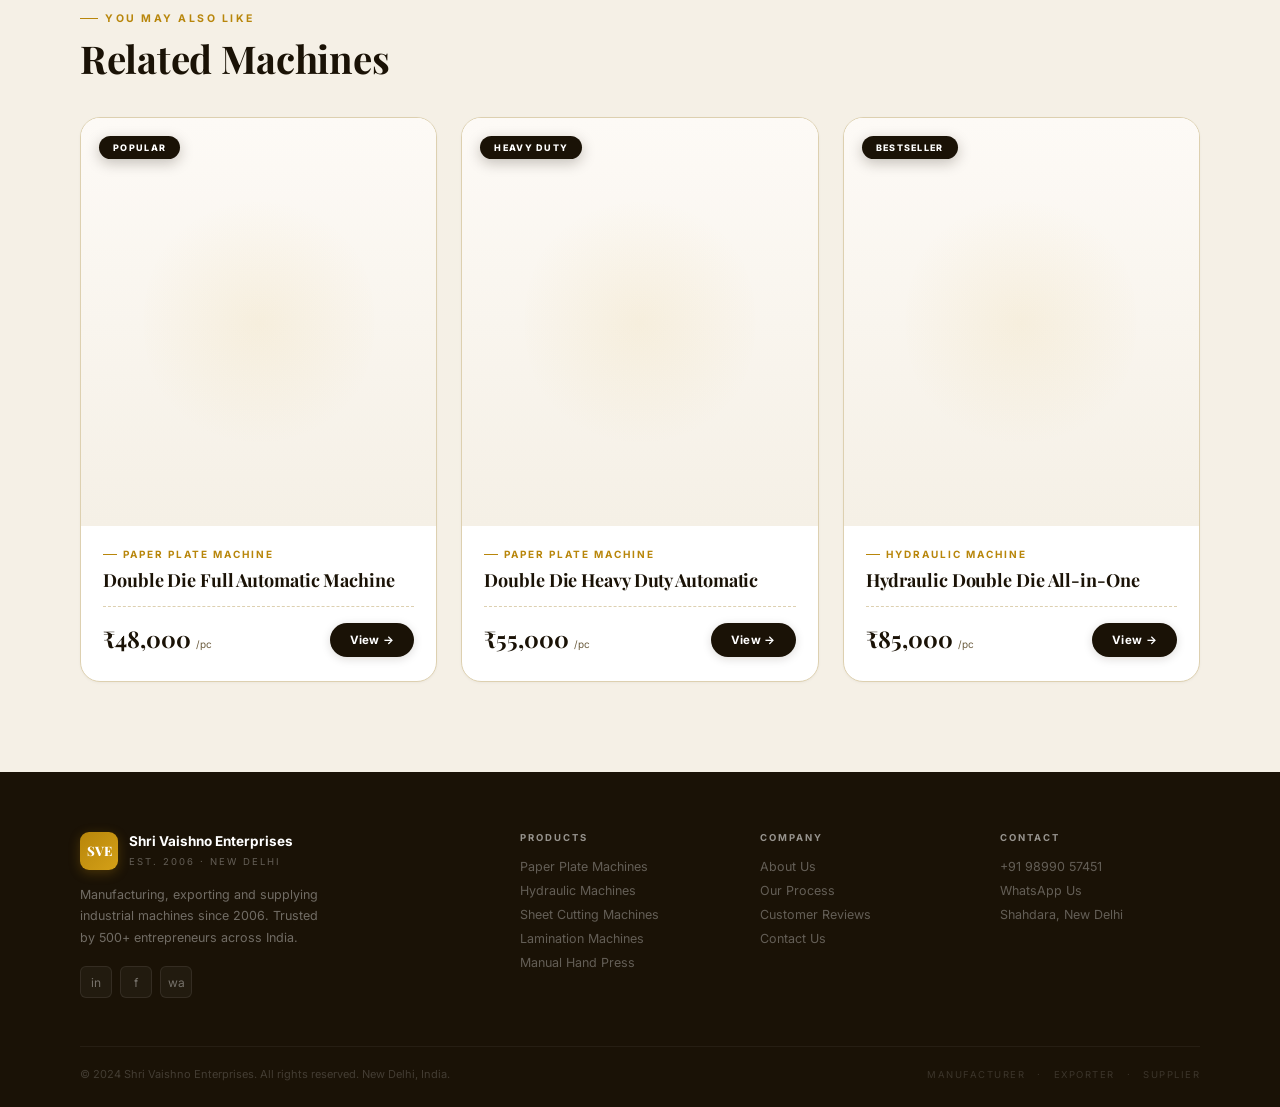
==== commit 75feb6cd: "updated the nav bar for mobile screens for all pages" ====
--- a/products/automatic-single-die-paper-plate-machine.html
+++ b/products/automatic-single-die-paper-plate-machine.html
@@ -22,7 +22,50 @@
     <li><a href='../index.html#reviews'>Reviews</a></li>
     <li><a href='../index.html#contact' class='ncta'>Get a Quote</a></li>
   </ul>
+  <button id='nhbtn' class='nhbtn' aria-label='Open menu'><span></span><span></span><span></span></button>
 </nav>
+
+<div id='mnavOverlay' class='mnav-overlay'></div>
+<aside id='mnav' class='mnav'>
+  <div class='mnav-top'>
+    <div class='mnav-brand'></div>
+    <button id='mnavClose' class='mnav-close' aria-label='Close menu'>&times;</button>
+  </div>
+  <ul id='mnavLinks' class='mnav-links'></ul>
+  <div class='mnav-foot'>Est. 2006 &middot; New Delhi</div>
+</aside>
+<script>
+(function(){
+  var topnav=document.getElementById('topnav');
+  var hbtn=document.getElementById('nhbtn');
+  var overlay=document.getElementById('mnavOverlay');
+  var mnav=document.getElementById('mnav');
+  var closeBtn=document.getElementById('mnavClose');
+  var linksList=document.getElementById('mnavLinks');
+  var brandBox=mnav.querySelector('.mnav-brand');
+  var brandSrc=topnav.querySelector('.nbrand');
+  if(brandSrc){brandBox.innerHTML=brandSrc.innerHTML;}
+  var srcLinks=topnav.querySelectorAll('.nlinks > li');
+  for(var i=0;i<srcLinks.length;i++){
+    var a=srcLinks[i].querySelector('a');
+    var li=document.createElement('li');
+    var ac=document.createElement('a');
+    ac.href=a.getAttribute('href');
+    ac.textContent=a.textContent;
+    if(a.classList.contains('ncta')){ac.className='mnav-cta';}
+    li.appendChild(ac);
+    linksList.appendChild(li);
+  }
+  function openNav(){document.body.classList.add('mnav-open');}
+  function closeNav(){document.body.classList.remove('mnav-open');}
+  hbtn.addEventListener('click',openNav);
+  closeBtn.addEventListener('click',closeNav);
+  overlay.addEventListener('click',closeNav);
+  linksList.addEventListener('click',function(e){if(e.target.tagName==='A'){closeNav();}});
+  document.addEventListener('keydown',function(e){if(e.key==='Escape'){closeNav();}});
+})();
+</script>
+
 
 <div class='breadcrumb'>
   <a href='../index.html'>Home</a><span>/</span>
--- a/css/style.css
+++ b/css/style.css
@@ -27,6 +27,46 @@
 .nlinks a:hover{color:var(--gold)}
 .ncta{background:var(--ink)!important;color:#fff!important;padding:9px 22px;border-radius:7px;font-weight:700!important;font-size:12.5px!important;transition:all 0.2s!important}
 .ncta:hover{background:var(--gold)!important}
+
+/* MOBILE / TABLET NAV */
+.nhbtn{display:none;flex-direction:column;justify-content:center;align-items:flex-end;gap:5px;width:40px;height:40px;background:none;border:none;cursor:pointer;padding:0}
+.nhbtn span{display:block;height:2px;border-radius:2px;background:var(--ink);transition:transform 0.3s ease,opacity 0.25s ease,width 0.3s ease}
+.nhbtn span:nth-child(1){width:24px}
+.nhbtn span:nth-child(2){width:18px}
+.nhbtn span:nth-child(3){width:24px}
+body.mnav-open .nhbtn span{width:24px}
+body.mnav-open .nhbtn span:nth-child(1){transform:translateY(7px) rotate(45deg)}
+body.mnav-open .nhbtn span:nth-child(2){opacity:0}
+body.mnav-open .nhbtn span:nth-child(3){transform:translateY(-7px) rotate(-45deg)}
+
+.mnav-overlay{position:fixed;inset:0;background:rgba(26,18,6,0.55);backdrop-filter:blur(4px);opacity:0;pointer-events:none;transition:opacity 0.35s ease;z-index:10001}
+body.mnav-open .mnav-overlay{opacity:1;pointer-events:auto}
+
+.mnav{position:fixed;top:0;right:0;bottom:0;width:328px;max-width:84vw;background:var(--cream);border-left:1px solid var(--border);box-shadow:-18px 0 60px rgba(26,18,6,0.2);z-index:10002;transform:translateX(100%);transition:transform 0.45s cubic-bezier(.16,1,.3,1);display:flex;flex-direction:column;padding:24px 26px 30px;overflow-y:auto}
+body.mnav-open .mnav{transform:translateX(0)}
+body.mnav-open{overflow:hidden}
+
+.mnav-top{display:flex;align-items:center;justify-content:space-between;gap:12px;padding-bottom:20px;border-bottom:1px solid var(--gold-bd);margin-bottom:10px}
+.mnav-brand{display:flex;align-items:center;gap:12px;min-width:0}
+.mnav-brand .nname strong{font-size:13px}
+.mnav-close{flex:none;width:36px;height:36px;border-radius:50%;border:1px solid var(--border);background:var(--white);font-size:19px;line-height:1;color:var(--ink3);cursor:pointer;transition:all 0.2s}
+.mnav-close:hover{background:var(--gold);color:#fff;border-color:var(--gold)}
+
+.mnav-links{list-style:none;display:flex;flex-direction:column;padding-top:6px}
+.mnav-links li{border-bottom:1px solid var(--cream3);opacity:0;transform:translateX(14px);transition:opacity 0.35s ease,transform 0.35s ease}
+body.mnav-open .mnav-links li{opacity:1;transform:translateX(0)}
+body.mnav-open .mnav-links li:nth-child(1){transition-delay:0.08s}
+body.mnav-open .mnav-links li:nth-child(2){transition-delay:0.13s}
+body.mnav-open .mnav-links li:nth-child(3){transition-delay:0.18s}
+body.mnav-open .mnav-links li:nth-child(4){transition-delay:0.23s}
+body.mnav-open .mnav-links li:nth-child(5){transition-delay:0.28s}
+.mnav-links a{display:block;padding:15px 4px;font-size:15.5px;font-weight:600;color:var(--ink2);text-decoration:none;transition:color 0.2s,padding-left 0.2s}
+.mnav-links a:hover{color:var(--gold);padding-left:8px}
+.mnav-links li:has(a.mnav-cta){border-bottom:none;margin-top:8px}
+.mnav-links a.mnav-cta{background:var(--ink);color:#fff!important;border-radius:8px;text-align:center;padding:14px;font-size:14px;font-weight:700;letter-spacing:0.3px}
+.mnav-links a.mnav-cta:hover{background:var(--gold);padding-left:4px}
+
+.mnav-foot{font-size:10px;letter-spacing:1.6px;text-transform:uppercase;color:var(--ink3);text-align:center;padding-top:18px;margin-top:auto;border-top:1px solid var(--cream3)}
 
 /* HERO */
 .hero{margin-top:70px;height:calc(100vh - 70px);min-height:560px;max-height:800px;position:relative;overflow:hidden}
@@ -101,7 +141,7 @@
 .rt:nth-child(4){grid-column:1/5;grid-row:2}
 .rt:nth-child(5){grid-column:5/9;grid-row:2}
 .rt:nth-child(6){grid-column:9/13;grid-row:2}
-.rtimg{position:absolute;inset:0;background-size:cover;background-position:center;transition:transform 0.7s ease}
+.rtimg{position:absolute;inset:0;background-size:contain; background-repeat: no-repeat;  background-position:center;transition:transform 0.7s ease}
 .rt:hover .rtimg{transform:scale(1.07)}
 .rtvl{position:absolute;inset:0;background:linear-gradient(0deg,rgba(26,18,6,0.9) 0%,rgba(26,18,6,0.2) 55%,rgba(26,18,6,0.04) 100%);transition:background 0.35s}
 .rt:hover .rtvl{background:linear-gradient(0deg,rgba(26,18,6,0.94) 0%,rgba(26,18,6,0.42) 55%,rgba(26,18,6,0.08) 100%)}
@@ -350,7 +390,7 @@
 /* RESPONSIVE */
 @media(max-width:1200px){.pgrid{grid-template-columns:repeat(3,1fr)}}
 @media(max-width:960px){
-  nav{padding:0 18px}.nlinks{display:none}
+  nav{padding:0 18px}.nlinks{display:none}.nhbtn{display:flex}
   .sec,.rangesec,.prodsec,.whysec,.procsec,.revsec,.cta,.contactsec{padding:60px 22px}
   footer{padding:48px 22px 22px}
   .stats{grid-template-columns:repeat(2,1fr)}
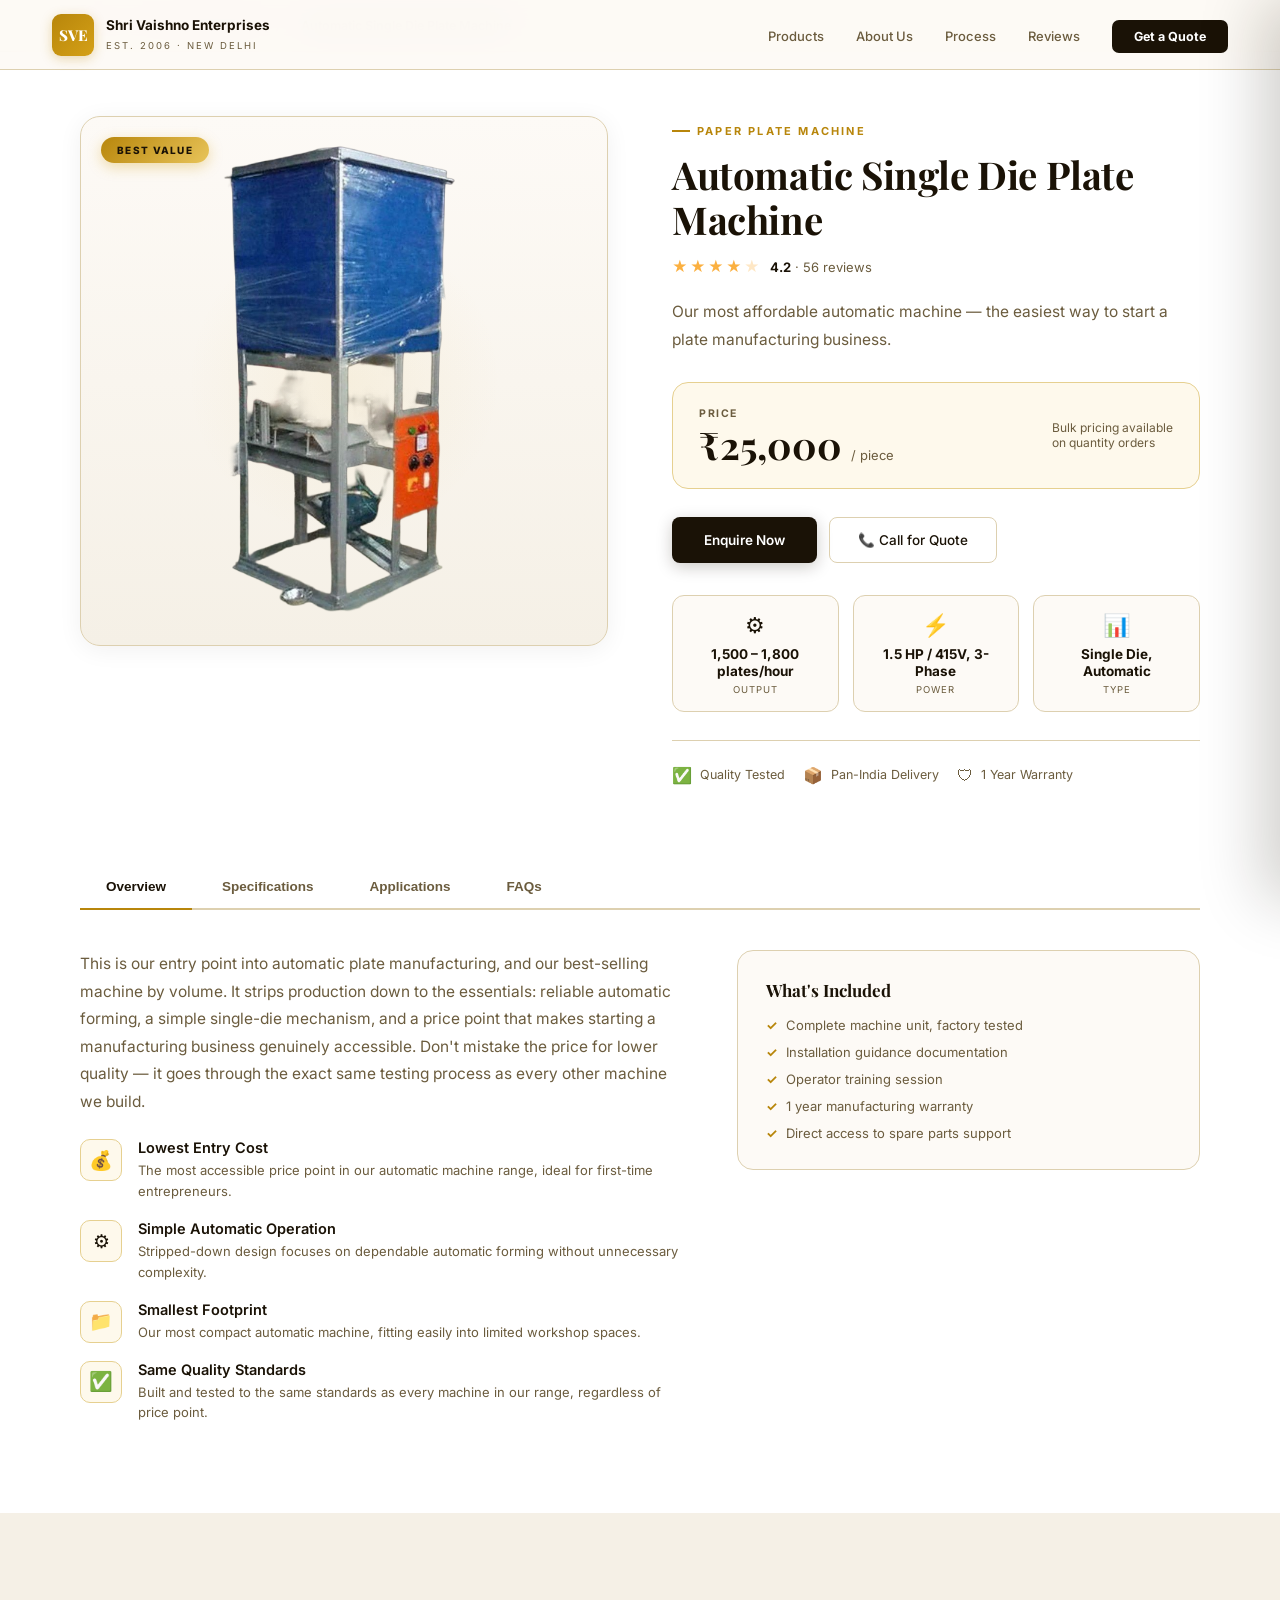
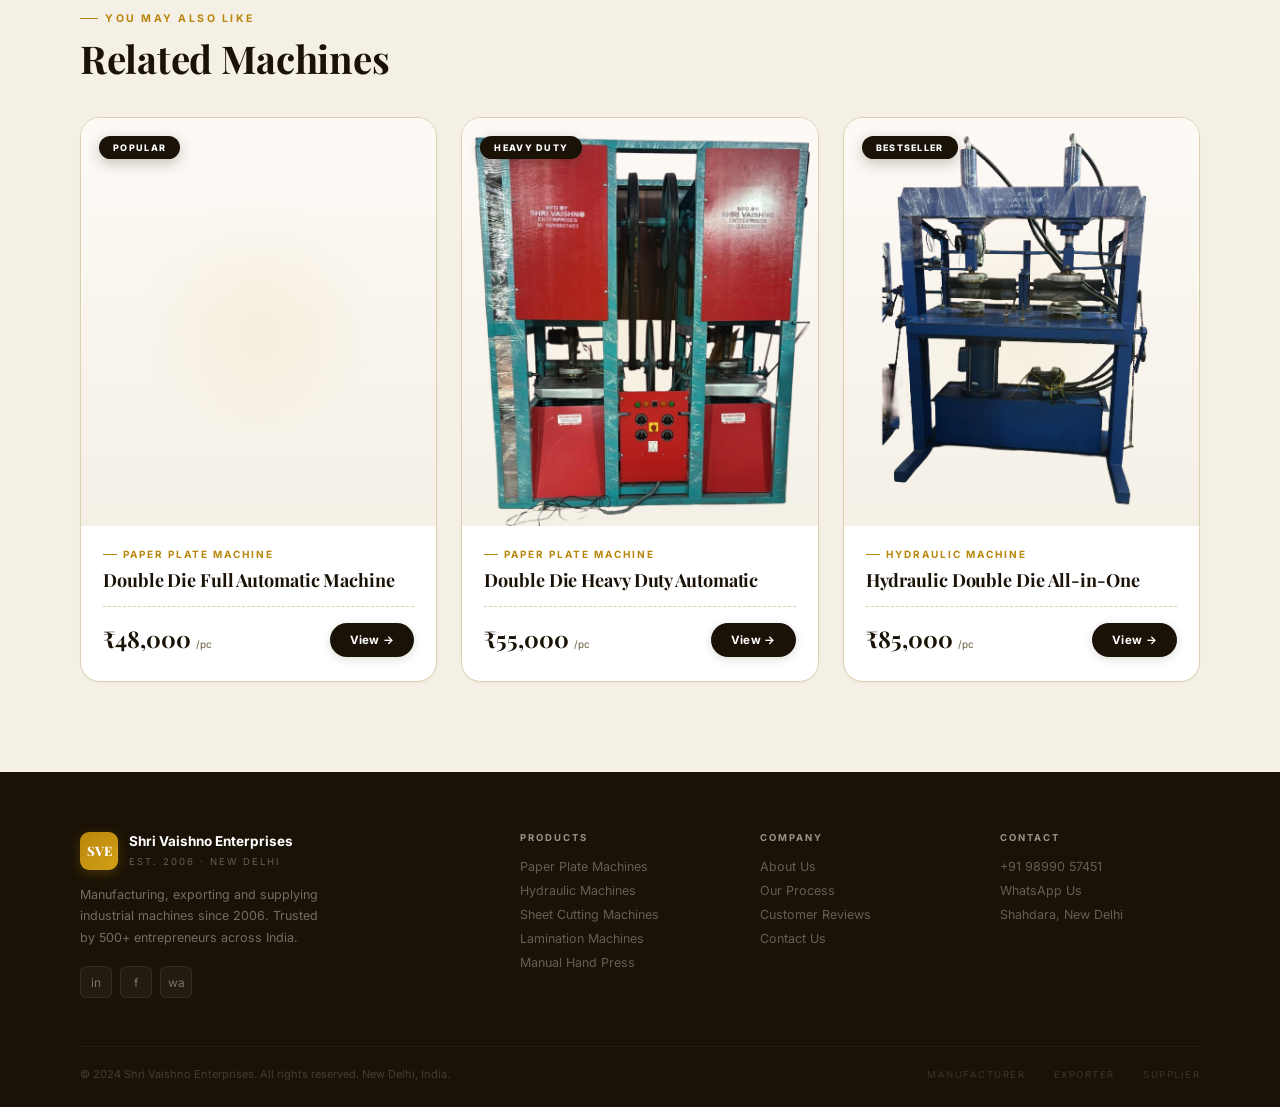
==== commit 0ec2251b: "updated the images in the product pages" ====
--- a/products/automatic-single-die-paper-plate-machine.html
+++ b/products/automatic-single-die-paper-plate-machine.html
@@ -167,11 +167,11 @@
   <h2 class='sech' style='margin-bottom:36px'>Related Machines</h2>
   <div class='pgrid' style='grid-template-columns:repeat(3,1fr)'>
     <a href='double-die-full-automatic-machine.html' style='text-decoration:none;color:inherit'>
-<div class="pcard"><div class="pimgbox"><div class="pframe"><div class="pimg" style="background-image:url('../images/products/p07_double_die.jpg')"></div></div><div class='pbadge'>Popular</div></div><div class="pbody"><div class="pcat">Paper Plate Machine</div><div class="pname">Double Die Full Automatic Machine</div><div class="pfoot"><div><span class='pprice'>&#8377;48,000</span><span class='punit'> /pc</span></div><span class="pbtn">View &rarr;</span></div></div></div>
+<div class="pcard"><div class="pimgbox"><div class="pframe"><div class="pimg" style="background-image:url('../images/products/double-die-full-automatic1.png')"></div></div><div class='pbadge'>Popular</div></div><div class="pbody"><div class="pcat">Paper Plate Machine</div><div class="pname">Double Die Full Automatic Machine</div><div class="pfoot"><div><span class='pprice'>&#8377;48,000</span><span class='punit'> /pc</span></div><span class="pbtn">View &rarr;</span></div></div></div>
 </a><a href='double-die-heavy-duty-automatic-machine.html' style='text-decoration:none;color:inherit'>
-<div class="pcard"><div class="pimgbox"><div class="pframe"><div class="pimg" style="background-image:url('../images/products/p06_double_die_heavy.jpg')"></div></div><div class='pbadge'>Heavy Duty</div></div><div class="pbody"><div class="pcat">Paper Plate Machine</div><div class="pname">Double Die Heavy Duty Automatic</div><div class="pfoot"><div><span class='pprice'>&#8377;55,000</span><span class='punit'> /pc</span></div><span class="pbtn">View &rarr;</span></div></div></div>
+<div class="pcard"><div class="pimgbox"><div class="pframe"><div class="pimg" style="background-image:url('../images/products/double-die-full-automatic-heavy-duty.png')"></div></div><div class='pbadge'>Heavy Duty</div></div><div class="pbody"><div class="pcat">Paper Plate Machine</div><div class="pname">Double Die Heavy Duty Automatic</div><div class="pfoot"><div><span class='pprice'>&#8377;55,000</span><span class='punit'> /pc</span></div><span class="pbtn">View &rarr;</span></div></div></div>
 </a><a href='hydraulic-double-die-all-in-one-machine.html' style='text-decoration:none;color:inherit'>
-<div class="pcard"><div class="pimgbox"><div class="pframe"><div class="pimg" style="background-image:url('../images/products/p04_hydraulic_double_die.jpg')"></div></div><div class='pbadge'>Bestseller</div></div><div class="pbody"><div class="pcat">Hydraulic Machine</div><div class="pname">Hydraulic Double Die All-in-One</div><div class="pfoot"><div><span class='pprice'>&#8377;85,000</span><span class='punit'> /pc</span></div><span class="pbtn">View &rarr;</span></div></div></div>
+<div class="pcard"><div class="pimgbox"><div class="pframe"><div class="pimg" style="background-image:url('../images/products/hydraulic-double-die-full-automatic-machine.png')"></div></div><div class='pbadge'>Bestseller</div></div><div class="pbody"><div class="pcat">Hydraulic Machine</div><div class="pname">Hydraulic Double Die All-in-One</div><div class="pfoot"><div><span class='pprice'>&#8377;85,000</span><span class='punit'> /pc</span></div><span class="pbtn">View &rarr;</span></div></div></div>
 </a>
   </div>
 </section>
